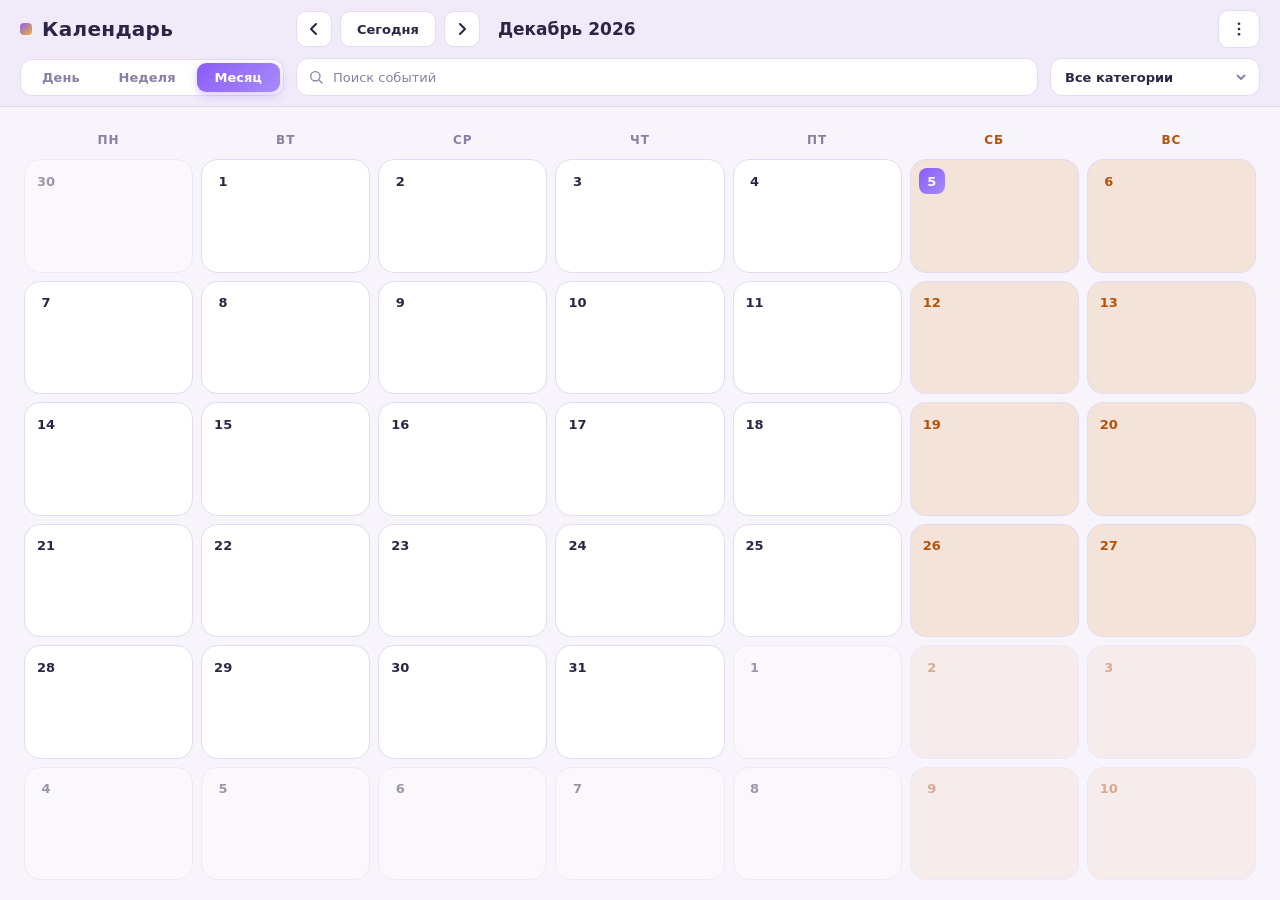
==== index.html @ 81d7171b "Add trip competition details form, harden against injection - "Выездной конкурс" category shows a "П" ====
<!DOCTYPE html>
<html lang="ru">
<head>
<meta charset="UTF-8">
<meta name="viewport" content="width=device-width, initial-scale=1.0, viewport-fit=cover">
<meta name="color-scheme" content="light dark">
<meta http-equiv="Content-Security-Policy" content="default-src 'none'; script-src 'self'; style-src 'self' 'unsafe-inline'; img-src 'self' data:; connect-src https://api.github.com https://gist.githubusercontent.com data:; base-uri 'none'; form-action 'none'">
<meta name="referrer" content="no-referrer">
<title>Календарь</title>
<link rel="icon" href="assets/favicon.svg" type="image/svg+xml">
<link rel="stylesheet" href="css/themes.css?v=8">
<link rel="stylesheet" href="css/base.css?v=8">
<link rel="stylesheet" href="css/calendar.css?v=8">
<link rel="stylesheet" href="css/modal.css?v=8">
<link rel="stylesheet" href="css/select.css?v=8">
<link rel="stylesheet" href="css/responsive.css?v=8">
</head>
<body>

<header class="app-header">
  <div class="app-title"><span class="dot"></span><span class="title-text">Календарь</span></div>

  <div class="nav-group">
    <button class="nav-btn" id="prevBtn" title="Назад" aria-label="Назад"><svg width="16" height="16" viewBox="0 0 16 16" fill="none"><path d="M10 3L5 8l5 5" stroke="currentColor" stroke-width="2" stroke-linecap="round" stroke-linejoin="round"/></svg></button>
    <button class="today-btn" id="todayBtn">Сегодня</button>
    <button class="nav-btn" id="nextBtn" title="Вперёд" aria-label="Вперёд"><svg width="16" height="16" viewBox="0 0 16 16" fill="none"><path d="M6 3l5 5-5 5" stroke="currentColor" stroke-width="2" stroke-linecap="round" stroke-linejoin="round"/></svg></button>
  </div>

  <div class="current-label" id="currentLabel" aria-live="polite"></div>

  <div class="view-switch" role="group" aria-label="Вид календаря">
    <button class="view-btn" data-view="day">День</button>
    <button class="view-btn" data-view="week">Неделя</button>
    <button class="view-btn active" data-view="month">Месяц</button>
  </div>

  <div class="search-box" id="searchBox">
    <svg class="search-ico" width="16" height="16" viewBox="0 0 24 24" fill="none" stroke="currentColor" stroke-width="2" stroke-linecap="round" stroke-linejoin="round"><circle cx="11" cy="11" r="7"/><path d="M21 21l-4.3-4.3"/></svg>
    <input type="text" id="searchInput" placeholder="Поиск событий" autocomplete="off" aria-label="Поиск по названию и месту">
    <button type="button" class="search-clear" id="searchClear" title="Очистить" aria-label="Очистить поиск" hidden>
      <svg width="12" height="12" viewBox="0 0 16 16" fill="none"><path d="M3 3l10 10M13 3L3 13" stroke="currentColor" stroke-width="2" stroke-linecap="round"/></svg>
    </button>
    <div class="search-results" id="searchResults" hidden></div>
  </div>

  <div class="filter-select select-wrapper" id="filterWrap">
    <select id="categoryFilter" aria-label="Фильтр по категории события"></select>
  </div>

  <div class="header-spacer"></div>

  <div class="header-menu">
  <button class="icon-btn menu-btn" id="menuBtn" title="Меню" aria-label="Меню" aria-haspopup="true" aria-expanded="false">
    <svg width="18" height="18" viewBox="0 0 24 24" fill="currentColor"><circle cx="12" cy="5" r="1.8"/><circle cx="12" cy="12" r="1.8"/><circle cx="12" cy="19" r="1.8"/></svg>
  </button>
  <div class="header-actions" id="headerActions">
    <button class="icon-btn" id="settingsBtn" title="Настройки" aria-label="Настройки">
      <svg width="18" height="18" viewBox="0 0 24 24" fill="none" stroke="currentColor" stroke-width="2" stroke-linecap="round" stroke-linejoin="round"><circle cx="12" cy="12" r="3"/><path d="M19.4 15a1.65 1.65 0 00.33 1.82l.06.06a2 2 0 11-2.83 2.83l-.06-.06a1.65 1.65 0 00-1.82-.33 1.65 1.65 0 00-1 1.51V21a2 2 0 01-4 0v-.09a1.65 1.65 0 00-1-1.51 1.65 1.65 0 00-1.82.33l-.06.06a2 2 0 11-2.83-2.83l.06-.06a1.65 1.65 0 00.33-1.82 1.65 1.65 0 00-1.51-1H3a2 2 0 010-4h.09a1.65 1.65 0 001.51-1 1.65 1.65 0 00-.33-1.82l-.06-.06a2 2 0 112.83-2.83l.06.06a1.65 1.65 0 001.82.33h0a1.65 1.65 0 001-1.51V3a2 2 0 014 0v.09a1.65 1.65 0 001 1.51h0a1.65 1.65 0 001.82-.33l.06-.06a2 2 0 112.83 2.83l-.06.06a1.65 1.65 0 00-.33 1.82v0a1.65 1.65 0 001.51 1H21a2 2 0 010 4h-.09a1.65 1.65 0 00-1.51 1z"/></svg>
      <span class="btn-text">Настройки</span>
    </button>
    <button class="icon-btn" id="gistSyncBtn" title="Синхронизировать с Gist" aria-label="Синхронизировать с Gist">
      <svg width="18" height="18" viewBox="0 0 24 24" fill="none" stroke="currentColor" stroke-width="2" stroke-linecap="round" stroke-linejoin="round"><path d="M21 12a9 9 0 01-15.5 6.2L3 16"/><path d="M3 12a9 9 0 0115.5-6.2L21 8"/><path d="M21 3v5h-5"/><path d="M3 21v-5h5"/></svg>
      <span class="btn-text">Синхр.</span>
    </button>
    <button class="icon-btn" id="gistBtn" title="Настроить GitHub Gist синхронизацию" aria-label="GitHub Gist">
      <svg width="18" height="18" viewBox="0 0 24 24" fill="none" stroke="currentColor" stroke-width="2" stroke-linecap="round" stroke-linejoin="round"><path d="M18 10h-1.26A8 8 0 109 20h9a5 5 0 000-10z"/></svg>
      <span class="btn-text">Gist</span>
    </button>
    <button class="icon-btn primary" id="exportBtn" title="Экспорт в JSON" aria-label="Экспорт в JSON">
      <svg width="18" height="18" viewBox="0 0 24 24" fill="none" stroke="currentColor" stroke-width="2" stroke-linecap="round" stroke-linejoin="round"><path d="M21 15v4a2 2 0 01-2 2H5a2 2 0 01-2-2v-4"/><path d="M7 10l5 5 5-5"/><path d="M12 15V3"/></svg>
      <span class="btn-text">Экспорт</span>
    </button>
  </div>
  </div>
</header>

<main class="main">
  <div class="view-container" id="viewContainer"></div>

  <!-- Панель событий выбранного дня -->
  <section class="day-panel" id="dayPanel" aria-label="События дня">
    <div class="day-panel-inner">
      <div class="day-panel-content">
        <div class="panel-header">
          <div class="panel-title">
            <span id="panelTitle"></span>
          </div>
          <button class="panel-add-btn" id="panelAddBtn">
            <svg width="14" height="14" viewBox="0 0 16 16" fill="none"><path d="M8 3v10M3 8h10" stroke="currentColor" stroke-width="2" stroke-linecap="round"/></svg>
            Событие
          </button>
          <button class="panel-close" id="panelCloseBtn" title="Закрыть" aria-label="Закрыть">
            <svg width="16" height="16" viewBox="0 0 16 16" fill="none"><path d="M3 3l10 10M13 3L3 13" stroke="currentColor" stroke-width="2" stroke-linecap="round"/></svg>
          </button>
        </div>
        <div class="events-list" id="eventsList"></div>
      </div>
    </div>
  </section>
</main>

<!-- Модальное окно события -->
<div class="modal-overlay" id="modalOverlay">
  <div class="modal" role="dialog" aria-modal="true" aria-labelledby="eventModalTitle">
    <h2 id="eventModalTitle">Новое событие</h2>
    <div class="field">
      <label for="evTitle">Название</label>
      <input type="text" id="evTitle" maxlength="200" placeholder="Что за событие?">
    </div>
    <div class="field-row">
      <div class="field">
        <label for="evDate">Дата</label>
        <input type="date" id="evDate">
      </div>
      <div class="field">
        <label for="evStart">Начало</label>
        <input type="time" id="evStart" value="10:00">
      </div>
      <div class="field">
        <label for="evEnd">Конец</label>
        <input type="time" id="evEnd" value="11:00">
      </div>
    </div>
    <div class="field">
      <label for="evRepeat">Повторение</label>
      <div class="select-wrapper">
        <select id="evRepeat">
          <option value="none">Не повторять</option>
          <option value="daily">Каждый день</option>
          <option value="weekly">Каждую неделю</option>
          <option value="monthly">Каждый месяц</option>
          <option value="yearly">Каждый год</option>
        </select>
      </div>
    </div>
    <div class="repeat-opts" id="repeatOpts" hidden>
      <div class="field-row">
        <div class="field">
          <label for="evInterval" id="intervalLabel">Интервал</label>
          <input type="number" id="evInterval" min="1" max="99" value="1" inputmode="numeric">
        </div>
        <div class="field">
          <label for="evUntil">Повторять до</label>
          <input type="date" id="evUntil">
        </div>
      </div>
      <div class="field" id="weekdaysField" hidden>
        <label>По дням недели</label>
        <div class="weekday-picker" id="weekdayPicker"></div>
      </div>
    </div>
    <div class="field">
      <label>Цвет события</label>
      <div class="cat-picker" id="catPicker"></div>
    </div>
    <div class="field">
      <label for="evCategory">Категория события</label>
      <div class="select-wrapper">
        <select id="evCategory"></select>
      </div>
      <div class="trip-row" id="tripRow" hidden>
        <button type="button" class="attach-btn" id="detailsBtn"></button>
      </div>
    </div>
    <div class="field">
      <label for="evLocation">Место</label>
      <input type="text" id="evLocation" maxlength="500" placeholder="Где проходит?">
    </div>
    <div class="field">
      <label for="evDesc">Описание</label>
      <textarea id="evDesc" rows="2" maxlength="2000" placeholder="Детали..."></textarea>
    </div>
    <div class="field">
      <label>Прикрепить файлы</label>
      <button type="button" class="attach-btn" id="attachFileBtn"></button>
      <div class="attach-file-list" id="attachFileList"></div>
      <input type="file" id="eventFileInput" multiple hidden>
    </div>
    <div class="modal-actions">
      <button class="btn-ghost" id="modalCancel">Отмена</button>
      <button class="btn-primary" id="modalSave">Сохранить</button>
    </div>
  </div>
</div>

<!-- Подробности выездного конкурса (поверх окна события) -->
<div class="modal-overlay" id="detailsModal">
  <div class="modal modal-details" role="dialog" aria-modal="true" aria-labelledby="detailsModalTitle">
    <h2 id="detailsModalTitle">Подробности конкурса</h2>
    <div class="details-body">
      <div class="details-grid" id="detailsFields"></div>
    </div>
    <div class="modal-actions">
      <button class="btn-ghost" id="detailsCancel">Отмена</button>
      <button class="btn-primary" id="detailsSave">Сохранить</button>
    </div>
  </div>
</div>

<!-- Модальное окно Gist -->
<div class="modal-overlay" id="gistModal">
  <div class="modal" role="dialog" aria-modal="true" aria-labelledby="gistModalTitle">
    <h2 id="gistModalTitle">GitHub Gist синхронизация</h2>
    <div class="field">
      <label for="gistId">Gist ID</label>
      <input type="text" id="gistId" placeholder="например, a1b2c3d4e5f6..." autocomplete="off">
    </div>
    <div class="field">
      <label for="gistToken">Personal Access Token</label>
      <input type="password" id="gistToken" placeholder="ghp_..." autocomplete="off">
    </div>
    <p class="field-hint">
      Токен хранится только в вашем браузере (localStorage). Создайте токен с правами <code>gist</code> на
      <a href="https://github.com/settings/tokens" target="_blank" rel="noopener noreferrer">github.com/settings/tokens</a>.
    </p>
    <div class="modal-actions">
      <button class="btn-ghost" id="gistCancel">Отмена</button>
      <button class="btn-primary" id="gistSave">Сохранить</button>
    </div>
  </div>
</div>

<!-- Модальное окно настроек -->
<div class="modal-overlay" id="settingsModal">
  <div class="modal" role="dialog" aria-modal="true" aria-labelledby="settingsModalTitle">
    <h2 id="settingsModalTitle">Настройки</h2>
    <div class="field">
      <label for="setTheme">Тема оформления</label>
      <div class="select-wrapper">
        <select id="setTheme">
          <option value="auto">Системная</option>
          <option value="light">Светлая</option>
          <option value="dark">Тёмная</option>
          <option value="sepia">Сепия</option>
          <option value="ocean">Океан</option>
          <option value="forest">Лесная</option>
        </select>
      </div>
    </div>
    <div class="field">
      <label for="setFirstDay">Первый день недели</label>
      <div class="select-wrapper">
        <select id="setFirstDay">
          <option value="1">Понедельник</option>
          <option value="0">Воскресенье</option>
          <option value="6">Суббота</option>
        </select>
      </div>
    </div>
    <div class="field">
      <label for="setWeekend">Выходные</label>
      <div class="select-wrapper">
        <select id="setWeekend">
          <option value="6,0">Суббота и воскресенье</option>
          <option value="0">Только воскресенье</option>
          <option value="1,6">Суббота и понедельник</option>
        </select>
      </div>
    </div>
    <div class="field">
      <label for="setTimeFormat">Формат времени</label>
      <div class="select-wrapper">
        <select id="setTimeFormat">
          <option value="24">24-часовой</option>
          <option value="12">12-часовой (AM/PM)</option>
        </select>
      </div>
    </div>
    <div class="field">
      <label for="setHourHeight">Масштаб сетки дня и недели</label>
      <div class="select-wrapper">
        <select id="setHourHeight">
          <option value="40">Компактный</option>
          <option value="56">Обычный</option>
          <option value="80">Крупный</option>
        </select>
      </div>
    </div>
    <div class="modal-actions">
      <button class="btn-ghost" id="settingsCancel">Отмена</button>
      <button class="btn-primary" id="settingsSave">Сохранить</button>
    </div>
  </div>
</div>

<!-- Выбор области действия для повторяющегося события -->
<div class="modal-overlay" id="scopeModal">
  <div class="modal modal-sm" role="dialog" aria-modal="true" aria-labelledby="scopeTitle">
    <h2 id="scopeTitle">Повторяющееся событие</h2>
    <p class="scope-text" id="scopeText"></p>
    <div class="scope-actions">
      <button class="btn-primary" data-scope="this">Только это событие</button>
      <button class="btn-primary alt" data-scope="all">Вся серия</button>
      <button class="btn-ghost" data-scope="cancel">Отмена</button>
    </div>
  </div>
</div>

<div class="toast" id="toast" role="status" aria-live="polite"></div>

<!-- Порядок важен: скрипты классические (без ES-модулей), чтобы работать по file:// -->
<script src="js/config.js?v=8"></script>
<script src="js/utils.js?v=8"></script>
<script src="js/recurrence.js?v=8"></script>
<script src="js/settings.js?v=8"></script>
<script src="js/attachments.js?v=8"></script>
<script src="js/storage.js?v=8"></script>
<script src="js/gist.js?v=8"></script>
<script src="js/events.js?v=8"></script>
<script src="js/render.js?v=8"></script>
<script src="js/drag.js?v=8"></script>
<script src="js/select.js?v=8"></script>
<script src="js/ui.js?v=8"></script>
<script src="js/main.js?v=8"></script>
</body>
</html>
---- css/themes.css ----
/* Дизайн-токены и темы оформления.
   Каждая тема обязана определять все переменные --bg … --c-peach. */

:root {
  color-scheme: light;

  --bg: #f7f4fb;
  --bg-soft: #f0eaf9;
  --surface: #ffffff;
  --surface-2: #f4effc;
  --border: #e4dbf2;
  --text: #2e2545;
  --text-muted: #8b7fa3;
  --overlay: rgba(46, 37, 69, 0.35);
  --weekend-accent: #b45309;  /* янтарь — второй цвет палитры */
  --weekend-strength: 16%;
  /* Выходные: фон — поверхность с заметной примесью акцента, подписи — сам акцент */
  --weekend-bg: color-mix(in srgb, var(--weekend-accent) var(--weekend-strength), var(--surface));

  --c-purple: #8b5cf6;
  --c-purple-soft: #a78bfa;
  --c-amber: #f0b429;
  --c-pink: #e879c9;
  --c-lavender: #c4b5fd;
  --c-peach: #fcd34d;

  /* Производные от акцентного цвета — подстраиваются под тему */
  --glow: color-mix(in srgb, var(--c-purple) 35%, transparent);
  --glow-soft: color-mix(in srgb, var(--c-purple) 18%, transparent);
  --line: color-mix(in srgb, var(--c-purple) 9%, transparent);

  --radius: 16px;
  --ease-spring: cubic-bezier(0.34, 1.4, 0.44, 1);
  --ease-smooth: cubic-bezier(0.4, 0, 0.2, 1);
}

/* Тёмная (явный выбор) */
:root[data-theme="dark"] {
  color-scheme: dark;
  --bg: #1e1830;
  --bg-soft: #241d3a;
  --surface: #2b2344;
  --surface-2: #332a52;
  --border: #3d3360;
  --text: #f0eaff;
  --text-muted: #a89ec8;
  --overlay: rgba(10, 6, 24, 0.6);
  --weekend-accent: #fbbf24;
  --weekend-strength: 14%;
}

/* Системная тема: тёмная, если так настроена ОС */
@media (prefers-color-scheme: dark) {
  :root:not([data-theme]) {
    color-scheme: dark;
    --bg: #1e1830;
    --bg-soft: #241d3a;
    --surface: #2b2344;
    --surface-2: #332a52;
    --border: #3d3360;
    --text: #f0eaff;
    --text-muted: #a89ec8;
    --overlay: rgba(10, 6, 24, 0.6);
    --weekend-accent: #fbbf24;
    --weekend-strength: 14%;
  }
}

/* Сепия */
:root[data-theme="sepia"] {
  --bg: #f5efe0;
  --bg-soft: #ede4d0;
  --surface: #faf5e8;
  --surface-2: #f0e8d4;
  --border: #ddd0b8;
  --text: #4a3f2f;
  --text-muted: #8a7a60;
  --overlay: rgba(74, 63, 47, 0.35);
  --weekend-accent: #a8741a;
  --weekend-strength: 17%;
  --c-purple: #a05c2c;
  --c-purple-soft: #c07a3a;
  --c-amber: #c49a3a;
  --c-pink: #c47a6a;
  --c-lavender: #d4c4a0;
  --c-peach: #e0c070;
}

/* Океан */
:root[data-theme="ocean"] {
  --bg: #e8f0f5;
  --bg-soft: #d8e5ee;
  --surface: #f0f6fa;
  --surface-2: #e0ecf4;
  --border: #c0d4e0;
  --text: #1e3a4a;
  --text-muted: #5a7a8a;
  --overlay: rgba(30, 58, 74, 0.35);
  --weekend-accent: #1f6f8f;
  --weekend-strength: 22%;
  --c-purple: #2a7a9a;
  --c-purple-soft: #4a9ab5;
  --c-amber: #3a9a8a;
  --c-pink: #5a8aaa;
  --c-lavender: #a0c4d4;
  --c-peach: #70b0a0;
}

/* Лесная */
:root[data-theme="forest"] {
  --bg: #e8f0e8;
  --bg-soft: #d8e5d8;
  --surface: #f0f6f0;
  --surface-2: #e0ece0;
  --border: #c0d4c0;
  --text: #1e3a1e;
  --text-muted: #5a7a5a;
  --overlay: rgba(30, 58, 30, 0.35);
  --weekend-accent: #2f7d3a;
  --weekend-strength: 22%;
  --c-purple: #3a7a3a;
  --c-purple-soft: #5a9a5a;
  --c-amber: #6a9a2a;
  --c-pink: #7a8a4a;
  --c-lavender: #a0c4a0;
  --c-peach: #80b060;
}
---- css/base.css ----
/* Сброс, каркас страницы, шапка, кнопки */

* { margin: 0; padding: 0; box-sizing: border-box; -webkit-tap-highlight-color: transparent; }

html, body { height: 100%; }

body {
  font-family: "Segoe UI", system-ui, -apple-system, sans-serif;
  background: var(--bg);
  color: var(--text);
  overflow: hidden;
  display: flex;
  flex-direction: column;
  height: 100dvh;
}

button, select, input, textarea { font-family: inherit; }
button:focus-visible, select:focus-visible, .month-cell:focus-visible,
.timed-event:focus-visible, .event-card:focus-visible {
  outline: 2px solid var(--c-purple);
  outline-offset: 2px;
}

/* ============ ШАПКА ============ */
.app-header {
  display: flex;
  align-items: center;
  flex-wrap: wrap;
  gap: 12px;
  padding: 12px 24px;
  background: var(--bg-soft);
  border-bottom: 1px solid var(--border);
}

.app-title {
  grid-area: title;
  font-size: 20px;
  font-weight: 700;
  letter-spacing: 0.3px;
  display: flex;
  align-items: center;
  gap: 10px;
}
.app-title .dot {
  width: 12px; height: 12px;
  border-radius: 4px;
  background: linear-gradient(135deg, var(--c-purple), var(--c-amber));
}

.nav-group { grid-area: nav; display: flex; align-items: center; gap: 8px; }

.nav-btn {
  display: inline-flex;
  align-items: center;
  justify-content: center;
  background: var(--surface);
  border: 1px solid var(--border);
  color: var(--text);
  width: 36px; height: 36px;
  border-radius: 10px;
  cursor: pointer;
  transition: all 0.2s var(--ease-smooth);
}
.nav-btn:hover { background: var(--surface-2); transform: translateY(-1px); }

.today-btn {
  background: var(--surface);
  border: 1px solid var(--border);
  color: var(--text);
  height: 36px;
  padding: 0 16px;
  border-radius: 10px;
  cursor: pointer;
  font-size: 13px;
  font-weight: 600;
  transition: all 0.2s var(--ease-smooth);
}
.today-btn:hover { background: var(--surface-2); }

.current-label {
  grid-area: label;
  font-size: 17px;
  font-weight: 600;
  min-width: 190px;
  text-align: center;
}

/* Переключатель вида */
.view-switch {
  grid-area: view;
  display: flex;
  background: var(--surface);
  border: 1px solid var(--border);
  border-radius: 12px;
  padding: 3px;
  gap: 3px;
}
.view-btn {
  border: none;
  background: transparent;
  color: var(--text-muted);
  padding: 7px 18px;
  border-radius: 9px;
  cursor: pointer;
  font-size: 13px;
  font-weight: 600;
  transition: all 0.25s var(--ease-smooth);
}
.view-btn:hover { color: var(--text); }
.view-btn.active {
  background: linear-gradient(135deg, var(--c-purple), var(--c-purple-soft));
  color: #fff;
  box-shadow: 0 3px 10px var(--glow);
}

/* Фильтр по категориям — выпадающий список */
.filter-select { grid-area: filter; min-width: 200px; }
.filter-select select {
  width: 100%;
  height: 38px;
  appearance: none;
  -webkit-appearance: none;
  background: var(--surface);
  border: 1px solid var(--border);
  border-radius: 12px;
  color: var(--text);
  padding: 0 34px 0 14px;
  font-size: 13px;
  font-weight: 600;
  cursor: pointer;
  text-overflow: ellipsis;
  transition: border-color 0.2s, box-shadow 0.2s;
}
.filter-select select:hover { border-color: var(--c-purple-soft); }
.filter-select.is-active select {
  border-color: var(--c-purple);
  box-shadow: 0 0 0 1px var(--c-purple);
}

.header-spacer { flex: 1; }

/* Поиск */
.search-box { grid-area: search; position: relative; flex: 0 1 250px; min-width: 170px; }
.search-box input {
  width: 100%;
  height: 38px;
  background: var(--surface);
  border: 1px solid var(--border);
  border-radius: 12px;
  color: var(--text);
  padding: 0 34px 0 36px;
  font-size: 13px;
  font-weight: 600;
  outline: none;
  transition: border-color 0.2s, box-shadow 0.2s;
}
.search-box input::placeholder { color: var(--text-muted); font-weight: 500; }
.search-box input:hover { border-color: var(--c-purple-soft); }
.search-box input:focus { border-color: var(--c-purple); box-shadow: 0 0 0 3px var(--glow-soft); }
.search-box.is-active input { border-color: var(--c-purple); box-shadow: 0 0 0 1px var(--c-purple); }
.search-ico { position: absolute; left: 12px; top: 50%; transform: translateY(-50%); color: var(--text-muted); pointer-events: none; }
.search-clear {
  position: absolute; right: 6px; top: 50%; transform: translateY(-50%);
  width: 26px; height: 26px;
  display: flex; align-items: center; justify-content: center;
  border: none; background: transparent; color: var(--text-muted);
  border-radius: 8px; cursor: pointer;
}
.search-clear:hover { background: var(--surface-2); color: var(--text); }
.search-clear[hidden] { display: none; }

.search-results {
  position: absolute;
  left: 0; top: calc(100% + 8px);
  width: max(100%, 320px);
  max-width: calc(100vw - 24px);
  max-height: min(60vh, 420px);
  overflow-y: auto;
  background: var(--surface);
  border: 1px solid var(--border);
  border-radius: 14px;
  box-shadow: 0 16px 40px var(--glow);
  padding: 6px;
  z-index: 70;
}
.search-results[hidden] { display: none; }
.search-item {
  display: flex; align-items: center; gap: 10px;
  width: 100%; text-align: left;
  border: none; background: transparent; color: var(--text);
  padding: 9px 10px; border-radius: 10px;
  cursor: pointer; font-size: 13px;
}
.search-item:hover, .search-item:focus-visible { background: var(--surface-2); }
.si-dot { width: 10px; height: 10px; border-radius: 50%; flex-shrink: 0; }
.si-main { flex: 1; min-width: 0; display: flex; flex-direction: column; }
.si-title { font-weight: 600; overflow: hidden; text-overflow: ellipsis; white-space: nowrap; }
.si-place { font-size: 11px; color: var(--text-muted); overflow: hidden; text-overflow: ellipsis; white-space: nowrap; }
.si-date { font-size: 11px; color: var(--text-muted); white-space: nowrap; display: inline-flex; align-items: center; gap: 4px; }
.search-empty { padding: 14px; text-align: center; color: var(--text-muted); font-size: 13px; }

/* Кнопки действий: на широких экранах — иконки в ряд, на узких — выпадающее меню (см. responsive.css) */
.header-menu { grid-area: menu; position: relative; display: flex; align-items: center; margin-left: auto; }
.icon-btn.menu-btn { position: relative; }
.menu-btn.gist-on::after,
.menu-btn.gist-bad::after {
  content: "";
  position: absolute; top: 5px; right: 5px;
  width: 8px; height: 8px;
  border-radius: 50%;
  background: #22c55e;
  border: 2px solid var(--surface);
  box-sizing: content-box;
}
.menu-btn.gist-bad::after { background: #ef4444; }
/* Действия (настройки, синхронизация, Gist, экспорт) — всегда в выпадающем меню «⋮» */
.header-actions {
  display: none;
  position: absolute;
  right: 0; top: calc(100% + 8px);
  z-index: 80;
  flex-direction: column;
  align-items: stretch;
  gap: 2px;
  min-width: 230px;
  padding: 6px;
  background: var(--surface);
  border: 1px solid var(--border);
  border-radius: 14px;
  box-shadow: 0 16px 40px var(--glow);
}
.header-actions.open { display: flex; }
.header-actions .icon-btn {
  width: 100%;
  height: 42px;
  justify-content: flex-start;
  padding: 0 12px;
  border: none;
  background: transparent;
  box-shadow: none;
  color: var(--text);
}
.header-actions .icon-btn:hover { background: var(--surface-2); transform: none; box-shadow: none; }
.header-actions .icon-btn.primary { background: transparent; border: none; color: var(--text); box-shadow: none; }
.header-actions .icon-btn.primary:hover { background: var(--surface-2); }
.header-actions .icon-btn.primary svg { color: var(--c-purple); }
.header-actions .icon-btn.connected { background: color-mix(in srgb, #22c55e 18%, transparent); color: inherit; }
.header-actions .icon-btn.connected svg { color: #16a34a; }

.icon-btn {
  display: inline-flex;
  align-items: center;
  justify-content: center;
  gap: 8px;
  height: 38px;
  min-width: 38px;
  padding: 0 11px;
  background: var(--surface);
  border: 1px solid var(--border);
  color: var(--text);
  border-radius: 10px;
  cursor: pointer;
  font-size: 13px;
  font-weight: 600;
  white-space: nowrap;
  transition: all 0.2s var(--ease-smooth);
}
.icon-btn:hover { background: var(--surface-2); border-color: var(--c-purple-soft); }
.icon-btn.connected {
  background: linear-gradient(135deg, #22c55e, #16a34a);
  color: #fff;
  border-color: transparent;
}
.icon-btn.primary {
  background: linear-gradient(135deg, var(--c-purple), var(--c-amber));
  border: none;
  color: #fff;
  box-shadow: 0 4px 14px var(--glow);
}
.icon-btn.primary:hover { transform: translateY(-1px); box-shadow: 0 6px 20px var(--glow); }
.icon-btn svg { flex-shrink: 0; }

/* Стрелка у select (select — замещаемый элемент, стрелка рисуется на обёртке) */
.select-wrapper { position: relative; }
.select-wrapper::after {
  content: "";
  position: absolute;
  right: 13px;
  top: 50%;
  transform: translateY(-50%);
  width: 11px;
  height: 7px;
  background: var(--text-muted);
  clip-path: polygon(0 0, 100% 0, 50% 100%);
  pointer-events: none;
}

/* ============ ОСНОВНАЯ ОБЛАСТЬ ============ */
.main {
  flex: 1;
  min-height: 0;
  display: flex;
  flex-direction: column;
  overflow: hidden;
  position: relative;
}

.view-container {
  flex: 1;
  min-height: 0;
  overflow: auto;
  padding: 20px 24px;
}

/* Скроллбар */
::-webkit-scrollbar { width: 10px; height: 10px; }
::-webkit-scrollbar-track { background: transparent; }
::-webkit-scrollbar-thumb { background: var(--c-lavender); border-radius: 6px; }
::-webkit-scrollbar-thumb:hover { background: var(--c-purple-soft); }

/* Уменьшенная анимация */
@media (prefers-reduced-motion: reduce) {
  *, *::before, *::after {
    animation-duration: 0.01ms !important;
    transition-duration: 0.01ms !important;
  }
}
---- css/calendar.css ----
/* Виды календаря: месяц, неделя/день, панель событий дня */

/* ============ МЕСЯЦ ============ */
.month-grid {
  display: grid;
  grid-template-columns: repeat(7, minmax(0, 1fr));
  grid-template-rows: auto repeat(6, minmax(76px, 1fr));
  gap: 8px;
  height: 100%;
}

.weekday-header {
  text-align: center;
  font-size: 12px;
  font-weight: 700;
  text-transform: uppercase;
  letter-spacing: 1px;
  color: var(--text-muted);
  padding: 6px 0 4px;
}

.month-cell {
  background: var(--surface);
  border: 1px solid var(--border);
  border-radius: var(--radius);
  padding: 8px;
  min-width: 0;
  min-height: 0;
  cursor: pointer;
  display: flex;
  flex-direction: column;
  gap: 4px;
  transition: transform 0.25s var(--ease-spring), border-color 0.2s, background 0.2s, box-shadow 0.2s;
  overflow: hidden;
  position: relative;
}
.month-cell:hover {
  transform: translateY(-2px);
  border-color: var(--c-purple-soft);
  background: var(--surface-2);
  z-index: 2;
  box-shadow: 0 10px 24px var(--glow-soft);
}
.month-cell.weekend { background: var(--weekend-bg); }
.month-cell.weekend:hover { background: color-mix(in srgb, var(--weekend-accent) 22%, var(--surface)); }
.month-cell.weekend .day-num { color: var(--weekend-accent); }
.month-cell.weekend.today .day-num { color: #fff; }
.weekday-header.weekend { color: var(--weekend-accent); }
.month-cell.other-month { opacity: 0.45; }
.month-cell.other-month:hover { opacity: 0.8; }
.month-cell.selected {
  border-color: var(--c-purple);
  box-shadow: 0 0 0 1px var(--c-purple), 0 8px 24px var(--glow-soft);
}
.month-cell.today .day-num {
  background: linear-gradient(135deg, var(--c-purple), var(--c-purple-soft));
  color: #fff;
}

.day-num {
  font-size: 13px;
  font-weight: 700;
  width: 26px; height: 26px;
  flex-shrink: 0;
  display: flex;
  align-items: center;
  justify-content: center;
  border-radius: 8px;
}

.month-events {
  display: flex;
  flex-direction: column;
  gap: 3px;
  min-width: 0;
  overflow: hidden;
}
.month-event {
  font-size: 11px;
  font-weight: 600;
  line-height: 1.3;
  padding: 2px 7px;
  border-radius: 6px;
  white-space: nowrap;
  overflow: hidden;
  text-overflow: ellipsis;
  max-width: 100%;
  transition: filter 0.15s;
}
.month-event:hover { filter: brightness(0.92); }
.month-event.more {
  background: transparent !important;
  color: var(--text-muted);
  font-weight: 500;
  padding-left: 2px;
}

/* ============ НЕДЕЛЯ / ДЕНЬ ============ */
/* Единый скролл-контейнер: заголовок приклеен сверху, колонка часов — слева.
   Ширина заголовка и столбцов совпадает, потому что у них общий min-width. */
.time-grid-wrapper {
  --gutter: 56px;
  --col-min: 0px;
  --hour-height: 56px;
  height: 100%;
  overflow: auto;
  scrollbar-gutter: stable;
  position: relative;
}
.time-grid-wrapper.is-week { --col-min: 96px; }

.time-grid-header,
.time-grid-body {
  display: grid;
  grid-template-columns: var(--gutter) repeat(var(--cols, 7), minmax(var(--col-min), 1fr));
  gap: 6px;
  min-width: calc(var(--gutter) + var(--cols, 7) * (var(--col-min) + 6px));
}

.time-grid-header {
  padding-bottom: 8px;
  position: sticky;
  top: 0;
  z-index: 4;
  background: var(--bg);
}
.time-grid-header .corner,
.hour-labels {
  position: sticky;
  left: 0;
  background: var(--bg);
}
.time-grid-header .corner { z-index: 5; }
.hour-labels { z-index: 3; }

.day-col-header {
  text-align: center;
  padding: 8px 4px;
  border-radius: 12px;
  background: var(--surface);
  border: 1px solid var(--border);
  transition: background 0.2s, border-color 0.2s;
  cursor: pointer;
  min-width: 0;
}
.day-col-header:hover { background: var(--surface-2); }
.day-col-header.selected {
  border-color: var(--c-purple);
  box-shadow: 0 0 0 1px var(--c-purple);
}
.day-col-header.today .dow-num {
  background: linear-gradient(135deg, var(--c-purple), var(--c-purple-soft));
  color: #fff;
}
.day-col-header.weekend { background: var(--weekend-bg); border-color: color-mix(in srgb, var(--weekend-accent) 35%, var(--border)); }
.day-col-header.weekend .dow-name, .day-col-header.weekend .dow-num { color: var(--weekend-accent); }
.day-col-header.weekend.today .dow-num { color: #fff; }
.dow-name { font-size: 11px; text-transform: uppercase; letter-spacing: 1px; color: var(--text-muted); font-weight: 700; }
.dow-num {
  font-size: 18px; font-weight: 700;
  width: 32px; height: 32px;
  margin: 4px auto 0;
  display: flex; align-items: center; justify-content: center;
  border-radius: 10px;
}

.hour-labels { display: flex; flex-direction: column; }
.hour-label {
  height: var(--hour-height);
  font-size: 11px;
  font-weight: 600;
  color: var(--text-muted);
  text-align: right;
  padding-right: 10px;
  white-space: nowrap;
}
.hour-label span { position: relative; top: -7px; }
.hour-label:first-child span { top: 0; }

.day-column {
  position: relative;
  background: var(--surface);
  border: 1px solid var(--border);
  border-radius: 12px;
  cursor: pointer;
  transition: background 0.2s;
  min-width: 0;
}
.day-column:hover { background: var(--surface-2); }
.day-column.weekend { background: var(--weekend-bg); }
.day-column.weekend:hover { background: color-mix(in srgb, var(--weekend-accent) 22%, var(--surface)); }
.day-column.today { border-color: var(--c-purple-soft); }

.hour-line {
  height: var(--hour-height);
  border-bottom: 1px solid var(--line);
}
.hour-line:last-of-type { border-bottom: none; }

.now-line {
  position: absolute;
  left: 0; right: 0;
  height: 2px;
  background: var(--c-pink);
  z-index: 3;
  pointer-events: none;
}
.now-line::before {
  content: "";
  position: absolute;
  left: -4px; top: -3px;
  width: 8px; height: 8px;
  border-radius: 50%;
  background: var(--c-pink);
}

.timed-event {
  position: absolute;
  border-radius: 8px;
  padding: 4px 8px;
  font-size: 11px;
  font-weight: 600;
  line-height: 1.3;
  overflow: hidden;
  cursor: pointer;
  transition: filter 0.15s, transform 0.15s;
  z-index: 2;
  box-shadow: 0 1px 3px rgba(0, 0, 0, 0.12);
}
.timed-event:hover { filter: brightness(0.92); transform: scale(1.01); z-index: 3; }
.timed-event .te-time { font-size: 10px; opacity: 0.8; font-weight: 500; }
.timed-event .te-title { overflow-wrap: anywhere; }
.timed-event.compact {
  display: flex;
  align-items: baseline;
  gap: 6px;
  white-space: nowrap;
  padding-top: 2px;
  padding-bottom: 2px;
}
.timed-event.compact .te-title { overflow: hidden; text-overflow: ellipsis; }

/* ============ ПАНЕЛЬ СОБЫТИЙ ДНЯ ============ */
.day-panel {
  display: grid;
  grid-template-rows: 0fr;
  transition: grid-template-rows 0.45s var(--ease-spring);
  flex-shrink: 0;
}
.day-panel.open { grid-template-rows: 1fr; }
.day-panel-inner { overflow: hidden; min-height: 0; }

.day-panel-content {
  background: var(--bg-soft);
  border-top: 1px solid var(--border);
  padding: 16px 24px 20px;
  max-height: 42dvh;
  overflow-y: auto;
  opacity: 0;
  transform: translateY(12px);
  transition: opacity 0.35s var(--ease-smooth) 0.08s, transform 0.35s var(--ease-smooth) 0.08s;
}
.day-panel.open .day-panel-content { opacity: 1; transform: translateY(0); }

.panel-header {
  display: flex;
  align-items: center;
  gap: 12px;
  margin-bottom: 12px;
}
.panel-title { font-size: 18px; font-weight: 700; min-width: 0; }
.panel-add-btn {
  display: inline-flex;
  align-items: center;
  gap: 6px;
  background: var(--surface);
  border: 1px solid var(--border);
  color: var(--text);
  padding: 8px 14px;
  border-radius: 10px;
  cursor: pointer;
  font-size: 13px;
  font-weight: 600;
  white-space: nowrap;
  transition: all 0.2s;
}
.panel-add-btn:hover { background: var(--surface-2); border-color: var(--c-purple-soft); }
.panel-close {
  margin-left: auto;
  display: inline-flex;
  align-items: center;
  justify-content: center;
  background: transparent;
  border: none;
  color: var(--text-muted);
  cursor: pointer;
  width: 34px; height: 34px;
  border-radius: 8px;
  transition: all 0.2s;
}
.panel-close:hover { background: var(--surface-2); color: var(--text); }

.events-list { display: flex; flex-direction: column; gap: 8px; }

.event-card {
  display: flex;
  align-items: center;
  gap: 14px;
  background: var(--surface);
  border: 1px solid var(--border);
  border-left: 4px solid var(--cat-color, var(--c-purple));
  border-radius: 12px;
  padding: 12px 16px;
  cursor: pointer;
  animation: eventIn 0.35s var(--ease-spring) backwards;
  transition: transform 0.2s var(--ease-spring), background 0.2s;
}
.event-card:hover { transform: translateX(4px); background: var(--surface-2); }
@keyframes eventIn {
  from { opacity: 0; transform: translateY(10px) scale(0.97); }
  to   { opacity: 1; transform: translateY(0) scale(1); }
}

.event-time {
  font-size: 12px;
  font-weight: 700;
  color: var(--text-muted);
  min-width: 96px;
  font-variant-numeric: tabular-nums;
}
.event-info { flex: 1; min-width: 0; }
.event-title { font-size: 14px; font-weight: 600; overflow-wrap: anywhere; }
.event-meta { font-size: 12px; color: var(--text-muted); margin-top: 2px; overflow-wrap: anywhere; }
.event-meta.event-cat { color: var(--c-purple); font-weight: 600; }
.event-file { display: inline-flex; align-items: center; gap: 4px; margin-right: 10px; }

.event-del {
  display: inline-flex;
  align-items: center;
  justify-content: center;
  background: transparent;
  border: none;
  color: var(--text-muted);
  cursor: pointer;
  width: 32px; height: 32px;
  flex-shrink: 0;
  border-radius: 8px;
  opacity: 0;
  transition: all 0.2s;
}
.event-card:hover .event-del, .event-del:focus-visible { opacity: 1; }
.event-del:hover { background: color-mix(in srgb, var(--c-pink) 18%, transparent); color: var(--c-pink); }

.empty-note {
  color: var(--text-muted);
  font-size: 13px;
  text-align: center;
  padding: 14px 0 4px;
}

/* ============ ПОВТОР, ПЕРЕТАСКИВАНИЕ ============ */
.rep-ico { flex-shrink: 0; vertical-align: -1px; margin-right: 3px; opacity: 0.85; }
.event-repeat { display: inline-flex; align-items: center; gap: 2px; margin-left: 8px; color: var(--text-muted); font-weight: 500; }
.month-event .rep-ico { margin-right: 3px; }

.event-file {
  background: transparent;
  border: none;
  color: inherit;
  font: inherit;
  cursor: pointer;
  padding: 0;
  text-decoration: underline dotted;
  text-underline-offset: 3px;
}
.event-file:hover { color: var(--c-purple); }

.timed-event { cursor: grab; }
.te-resize {
  position: absolute;
  left: 0; right: 0; bottom: 0;
  height: 7px;
  cursor: ns-resize;
}
.te-resize::after {
  content: "";
  position: absolute;
  left: 50%; bottom: 2px;
  width: 18px; height: 2px;
  margin-left: -9px;
  border-radius: 2px;
  background: currentColor;
  opacity: 0;
  transition: opacity 0.15s;
}
.timed-event:hover .te-resize::after { opacity: 0.5; }

.drag-ghost {
  position: absolute;
  left: 2%; width: 96%;
  padding: 4px 8px;
  border-radius: 8px;
  font-size: 11px;
  font-weight: 600;
  background: var(--glow);
  border: 2px dashed var(--c-purple);
  color: var(--text);
  z-index: 6;
  pointer-events: none;
  overflow: hidden;
}
.drag-source { opacity: 0.35; }
.drag-chip {
  position: fixed;
  z-index: 300;
  max-width: 220px;
  padding: 4px 10px;
  border-radius: 8px;
  font-size: 12px;
  font-weight: 600;
  background: var(--c-purple);
  color: #fff;
  box-shadow: 0 8px 20px var(--glow);
  pointer-events: none;
  white-space: nowrap;
  overflow: hidden;
  text-overflow: ellipsis;
}
.month-cell.drop-target {
  border-color: var(--c-purple);
  background: var(--glow-soft);
  box-shadow: 0 0 0 2px var(--c-purple);
}
body.dragging, body.dragging * { user-select: none; -webkit-user-select: none; cursor: grabbing !important; }
---- css/modal.css ----
/* Модальные окна, формы, тост */

.modal-overlay {
  position: fixed;
  inset: 0;
  background: var(--overlay);
  -webkit-backdrop-filter: blur(4px);
  backdrop-filter: blur(4px);
  display: flex;
  align-items: center;
  justify-content: center;
  z-index: 100;
  opacity: 0;
  pointer-events: none;
  transition: opacity 0.25s;
}
.modal-overlay.open { opacity: 1; pointer-events: auto; }

.modal {
  background: var(--surface);
  border: 1px solid var(--border);
  border-radius: 20px;
  padding: 28px;
  width: 480px;
  max-width: 94vw;
  max-height: 92vh;
  max-height: 92dvh;
  overflow-y: auto;
  transform: scale(0.92) translateY(16px);
  transition: transform 0.3s var(--ease-spring);
  box-shadow: 0 24px 64px var(--glow);
}
.modal-overlay.open .modal { transform: scale(1) translateY(0); }

.modal h2 { font-size: 18px; margin-bottom: 18px; }

.field { margin-bottom: 14px; }
.field label {
  display: block;
  font-size: 12px;
  font-weight: 600;
  color: var(--text-muted);
  text-transform: uppercase;
  letter-spacing: 0.6px;
  margin-bottom: 6px;
}
.field input, .field textarea, .field select {
  width: 100%;
  background: var(--bg);
  border: 1px solid var(--border);
  border-radius: 10px;
  color: var(--text);
  padding: 10px 12px;
  font-size: 14px;
  outline: none;
  transition: border-color 0.2s, box-shadow 0.2s;
}
.field select {
  appearance: none;
  -webkit-appearance: none;
  padding-right: 36px;
  cursor: pointer;
}
.field textarea { resize: vertical; min-height: 60px; }
.field input:focus, .field textarea:focus, .field select:focus {
  border-color: var(--c-purple);
  box-shadow: 0 0 0 3px var(--glow-soft);
}
.field-row { display: flex; gap: 10px; }
.field-row .field { flex: 1; min-width: 0; }
.field-hint { font-size: 12px; color: var(--text-muted); margin-top: -6px; margin-bottom: 14px; }
.field-hint a { color: var(--c-purple); }

.cat-picker { display: flex; gap: 8px; flex-wrap: wrap; }
.cat-option {
  width: 38px; height: 38px;
  border-radius: 12px;
  border: 2px solid transparent;
  cursor: pointer;
  transition: all 0.2s var(--ease-spring);
}
.cat-option:hover { transform: scale(1.12); }
.cat-option.active {
  border-color: var(--text);
  transform: scale(1.12);
  box-shadow: 0 4px 14px var(--glow);
}

.modal-actions { display: flex; gap: 10px; margin-top: 20px; }
.btn-primary {
  flex: 1;
  background: linear-gradient(135deg, var(--c-purple), var(--c-pink));
  border: none;
  color: #fff;
  padding: 12px;
  border-radius: 12px;
  font-size: 14px;
  font-weight: 700;
  cursor: pointer;
  transition: all 0.2s;
}
.btn-primary:hover { filter: brightness(1.08); transform: translateY(-1px); }
.btn-ghost {
  background: var(--surface-2);
  border: 1px solid var(--border);
  color: var(--text);
  padding: 12px 18px;
  border-radius: 12px;
  font-size: 14px;
  font-weight: 600;
  cursor: pointer;
  transition: all 0.2s;
}
.btn-ghost:hover { background: var(--border); }

.attach-btn {
  display: flex;
  align-items: center;
  justify-content: center;
  gap: 8px;
  width: 100%;
  background: var(--surface-2);
  border: 1px dashed var(--border);
  color: var(--text);
  padding: 10px 16px;
  border-radius: 10px;
  font-size: 13px;
  font-weight: 600;
  cursor: pointer;
  transition: all 0.2s;
}
.attach-btn:hover { border-color: var(--c-purple-soft); background: var(--surface); }
.attach-btn.has-file {
  border-style: solid;
  border-color: var(--c-purple);
  background: var(--glow-soft);
}

.attach-file-list { margin-top: 8px; display: flex; flex-direction: column; gap: 4px; }
.attach-file-item {
  display: flex;
  align-items: center;
  gap: 8px;
  background: var(--bg);
  border: 1px solid var(--border);
  border-radius: 8px;
  padding: 6px 10px;
  font-size: 12px;
}
.attach-file-item .file-name { flex: 1; overflow: hidden; text-overflow: ellipsis; white-space: nowrap; }
.attach-file-item .file-remove {
  display: flex;
  align-items: center;
  justify-content: center;
  background: transparent;
  border: none;
  color: var(--text-muted);
  cursor: pointer;
  width: 24px; height: 24px;
  border-radius: 6px;
  transition: all 0.2s;
}
.attach-file-item .file-remove:hover { background: color-mix(in srgb, var(--c-pink) 18%, transparent); color: var(--c-pink); }

/* ============ ПОДРОБНОСТИ ВЫЕЗДНОГО КОНКУРСА ============ */
.trip-row { margin-top: 8px; }
.trip-row[hidden] { display: none; }

/* Шапка и кнопки закреплены, прокручивается только список полей */
.modal.modal-details {
  width: 640px;
  display: flex;
  flex-direction: column;
  overflow: hidden;
  padding-bottom: 20px;
}
.details-body {
  flex: 1;
  min-height: 0;
  overflow-y: auto;
  margin: 0 -8px;
  padding: 0 8px;
}
.details-grid { display: grid; grid-template-columns: 1fr 1fr; gap: 0 12px; }
.details-grid .field.wide { grid-column: 1 / -1; }
.modal-details .modal-actions { margin-top: 14px; }

/* ============ ТОСТ ============ */
.toast {
  position: fixed;
  bottom: 24px;
  left: 50%;
  transform: translateX(-50%) translateY(80px);
  max-width: 90vw;
  background: linear-gradient(135deg, var(--c-purple), var(--c-purple-soft));
  color: #fff;
  padding: 12px 22px;
  border-radius: 12px;
  font-size: 13px;
  font-weight: 600;
  z-index: 200;
  opacity: 0;
  pointer-events: none;
  transition: all 0.35s var(--ease-spring);
  box-shadow: 0 12px 32px var(--glow);
}
.toast.show { opacity: 1; transform: translateX(-50%) translateY(0); }

/* ============ ПОВТОРЕНИЕ ============ */
.repeat-opts[hidden], .field[hidden] { display: none; }
.field input[type="number"] { padding-right: 12px; }
.weekday-picker { display: flex; gap: 6px; flex-wrap: wrap; }
.wd-chip {
  min-width: 40px; height: 36px;
  padding: 0 8px;
  border-radius: 10px;
  border: 1px solid var(--border);
  background: var(--bg);
  color: var(--text-muted);
  font-size: 13px;
  font-weight: 600;
  cursor: pointer;
  transition: all 0.15s;
}
.wd-chip:hover { border-color: var(--c-purple-soft); color: var(--text); }
.wd-chip.active {
  background: linear-gradient(135deg, var(--c-purple), var(--c-purple-soft));
  border-color: transparent;
  color: #fff;
}

/* ============ ДИАЛОГ «ЭТО / СЕРИЯ» ============ */
.modal-sm { width: 380px; }
.scope-text { font-size: 14px; color: var(--text-muted); margin-bottom: 16px; }
.scope-actions { display: flex; flex-direction: column; gap: 8px; }
.scope-actions .btn-primary { flex: none; }
.btn-primary.alt { background: linear-gradient(135deg, var(--c-amber), var(--c-pink)); }
---- css/select.css ----
/* Кастомные выпадающие списки (js/select.js) */

.select-wrapper.cs-enhanced::after { display: none; }

/* Нативный select скрыт визуально, но остаётся в DOM для value/change */
.cs-native {
  position: absolute !important;
  width: 1px; height: 1px;
  opacity: 0;
  pointer-events: none;
  overflow: hidden;
  clip: rect(0 0 0 0);
}

.cs-btn {
  display: flex;
  align-items: center;
  justify-content: space-between;
  gap: 10px;
  width: 100%;
  text-align: left;
  color: var(--text);
  font-size: 14px;
  cursor: pointer;
  transition: border-color 0.2s, box-shadow 0.2s, background 0.2s;
}
.field .cs-btn {
  min-height: 42px;
  padding: 10px 12px;
  background: var(--bg);
  border: 1px solid var(--border);
  border-radius: 10px;
}
.filter-select .cs-btn {
  height: 38px;
  padding: 0 12px 0 14px;
  background: var(--surface);
  border: 1px solid var(--border);
  border-radius: 12px;
  font-size: 13px;
  font-weight: 600;
}
.cs-btn:hover { border-color: var(--c-purple-soft); }
.cs-btn.open,
.cs-btn:focus-visible {
  outline: none;
  border-color: var(--c-purple);
  box-shadow: 0 0 0 3px var(--glow-soft);
}
.filter-select.is-active .cs-btn { border-color: var(--c-purple); box-shadow: 0 0 0 1px var(--c-purple); }
.filter-select.is-active .cs-btn.open { box-shadow: 0 0 0 3px var(--glow-soft); }

.cs-label { overflow: hidden; text-overflow: ellipsis; white-space: nowrap; }
.cs-chev { flex-shrink: 0; color: var(--text-muted); transition: transform 0.2s var(--ease-smooth), color 0.2s; }
.cs-btn.open .cs-chev { transform: rotate(180deg); color: var(--c-purple); }

/* Список (вынесен в <body>, позиция задаётся из JS) */
.cs-list {
  position: fixed;
  z-index: 400;
  overflow-y: auto;
  padding: 6px;
  background: var(--surface);
  border: 1px solid var(--border);
  border-radius: 14px;
  box-shadow: 0 18px 44px var(--glow), 0 2px 8px rgba(0, 0, 0, 0.12);
  animation: csIn 0.14s var(--ease-smooth);
  transform-origin: top center;
}
.cs-list.up { transform-origin: bottom center; }
@keyframes csIn {
  from { opacity: 0; transform: translateY(-4px) scale(0.98); }
  to   { opacity: 1; transform: translateY(0) scale(1); }
}

.cs-opt {
  display: flex;
  align-items: center;
  justify-content: space-between;
  gap: 12px;
  padding: 9px 12px;
  border-radius: 9px;
  color: var(--text);
  font-size: 14px;
  cursor: pointer;
}
.cs-opt-text { overflow: hidden; text-overflow: ellipsis; }
.cs-opt .cs-check { flex-shrink: 0; color: var(--c-purple); opacity: 0; }
.cs-opt.selected { color: var(--c-purple); font-weight: 600; }
.cs-opt.selected .cs-check { opacity: 1; }
.cs-opt.active { background: var(--surface-2); }

@media (pointer: coarse) {
  .cs-opt { min-height: 44px; }
  .filter-select .cs-btn { height: 44px; }
}
---- css/responsive.css ----
/* Адаптивность. Подключается последним: переопределяет базовые стили.
   Ширины: ≥1360 шапка в один ряд · <1360 два ряда · ≤1024 планшет · ≤900 телефон/планшет-портрет · ≤600 телефон · ≤380 узкий */

/* Меню действий «⋮» есть на всех ширинах (стили — base.css); здесь только раскладка шапки */
@media (max-width: 1359px) {
  /* Два ряда: заголовок · навигация · период · меню / вид · поиск · фильтр */
  .app-header {
    display: grid;
    grid-template-columns: auto auto minmax(0, 1fr) auto;
    grid-template-areas:
      "title nav    label  menu"
      "view  search search filter";
    gap: 10px 12px;
    padding: 10px 20px;
  }
  .header-spacer { display: none; }
  .current-label { text-align: left; min-width: 0; padding-left: 6px; }
  .search-box { min-width: 0; }
  .filter-select { min-width: 210px; }
}

/* Планшеты */
@media (max-width: 1024px) {
  .app-header { padding: 10px 16px; }
  .current-label { font-size: 15px; }
  .view-container { padding: 14px 16px; }
  .day-panel-content { padding: 14px 16px 18px; }
  .month-grid { gap: 6px; }
  .month-event { font-size: 10px; }
}

/* Телефоны и планшеты в портрете: четыре строки */
@media (max-width: 900px) {
  .app-header {
    grid-template-columns: minmax(0, 1fr) minmax(0, 1fr);
    grid-template-areas:
      "title  menu"
      "nav    label"
      "view   view"
      "search filter";
    gap: 10px 8px;
    padding: 10px 12px;
  }
  .view-switch .view-btn { flex: 1; }
  .filter-select { min-width: 0; }
  .search-results { width: calc(100vw - 24px); max-width: none; }
}

/* Телефоны */
@media (max-width: 600px) {
  .app-title { font-size: 17px; }
  .view-container { padding: 10px; }

  /* Месяц: события — цветные точки, подробности в панели дня */
  .month-grid { gap: 4px; grid-template-rows: auto repeat(6, minmax(56px, 1fr)); }
  .weekday-header { font-size: 10px; letter-spacing: 0.3px; padding: 4px 0 2px; }
  .month-cell { padding: 4px; border-radius: 10px; gap: 2px; }
  .month-cell:hover { transform: none; }
  .day-num { width: 22px; height: 22px; font-size: 11px; border-radius: 6px; }
  .month-events { flex-direction: row; flex-wrap: wrap; align-content: flex-start; gap: 3px; }
  .month-event {
    flex: none;
    width: 8px; height: 8px;
    padding: 0;
    border-radius: 50%;
    font-size: 0;
  }
  .month-event .rep-ico { display: none; }
  .month-event.more { width: auto; height: auto; border-radius: 0; font-size: 10px; line-height: 8px; }
  .month-event .more-word { display: none; }

  /* Неделя/день: горизонтальный скролл, колонка часов приклеена слева */
  .time-grid-wrapper { --gutter: 40px; }
  .time-grid-wrapper.is-week { --col-min: 84px; }
  .time-grid-header, .time-grid-body { gap: 4px; }
  .hour-label { font-size: 9px; padding-right: 6px; }
  .timed-event { font-size: 10px; padding: 3px 5px; }
  .timed-event .te-time { font-size: 9px; }
  .dow-name { font-size: 10px; letter-spacing: 0.5px; }
  .dow-num { font-size: 16px; width: 28px; height: 28px; }

  /* Панель дня */
  .day-panel-content { padding: 12px 12px 16px; max-height: 46dvh; }
  .panel-title { font-size: 15px; }
  .panel-add-btn { padding: 7px 12px; font-size: 12px; }
  .event-card { flex-wrap: wrap; padding: 10px 12px; gap: 4px 10px; }
  .event-time { min-width: 0; flex-basis: 100%; font-size: 11px; }
  .event-title { font-size: 13px; }
  .event-meta { font-size: 11px; }
  .event-del { opacity: 1; }

  /* Модалка — нижняя шторка */
  .modal-overlay { align-items: flex-end; }
  .modal {
    width: 100%;
    max-width: 100vw;
    border-radius: 20px 20px 0 0;
    padding: 20px 16px calc(20px + env(safe-area-inset-bottom));
    transform: translateY(40px);
  }
  /* Подробности конкурса — на весь экран, «Сохранить» всегда внизу */
  .modal.modal-details {
    width: 100%;
    height: 100vh;
    height: 100dvh;
    max-height: none;
    border-radius: 0;
    padding: 16px 16px calc(14px + env(safe-area-inset-bottom));
    transform: translateY(40px);
  }
  .details-grid { grid-template-columns: 1fr; }
  .modal-details .modal-actions { padding-top: 10px; border-top: 1px solid var(--border); }
  .modal-details .modal-actions .btn-primary { flex: 2; }

  .field-row { flex-wrap: wrap; gap: 0 10px; }
  .field-row .field { flex: 1 1 40%; }
  .field-row .field:first-child { flex-basis: 100%; }
  .cat-option { width: 44px; height: 44px; }

  .toast { bottom: calc(16px + env(safe-area-inset-bottom)); padding: 10px 18px; font-size: 12px; }
}

/* Узкие телефоны */
@media (max-width: 380px) {
  .nav-btn { width: 34px; height: 34px; min-width: 0; min-height: 0; }
  .today-btn { height: 34px; padding: 0 12px; min-width: 0; min-height: 0; }
  .icon-btn.menu-btn { width: 36px; height: 36px; min-width: 36px; min-height: 36px; }
}

/* Телефон в ландшафте: минимум высоты шапки */
@media (max-height: 500px) and (orientation: landscape) {
  .app-header {
    display: flex;
    flex-wrap: wrap;
    padding: 6px 12px;
    gap: 8px;
  }
  .app-title .title-text { display: none; }
  .header-spacer { display: block; }
  .current-label { min-width: 0; padding: 0; font-size: 14px; text-align: left; }
  .view-switch .view-btn { flex: none; }
  .search-box { min-width: 150px; }
  .filter-select { min-width: 160px; }
  .month-grid { grid-template-rows: auto repeat(6, minmax(44px, 1fr)); }
  .day-panel-content { max-height: 50dvh; }
}

/* Устройства без наведения: удаление события видно всегда, крупные зоны нажатия */
@media (hover: none) {
  .event-del { opacity: 1; }
  .month-cell:hover, .event-card:hover, .timed-event:hover { transform: none; }
}
@media (pointer: coarse) {
  .nav-btn, .today-btn, .view-btn, .panel-close, .event-del, .panel-add-btn { min-width: 44px; min-height: 44px; }
  .icon-btn { min-height: 40px; min-width: 40px; }
  .filter-select select, .search-box input { height: 44px; }
}
@media (pointer: coarse) and (max-width: 380px) {
  .nav-btn, .today-btn { min-width: 0; min-height: 0; }
}
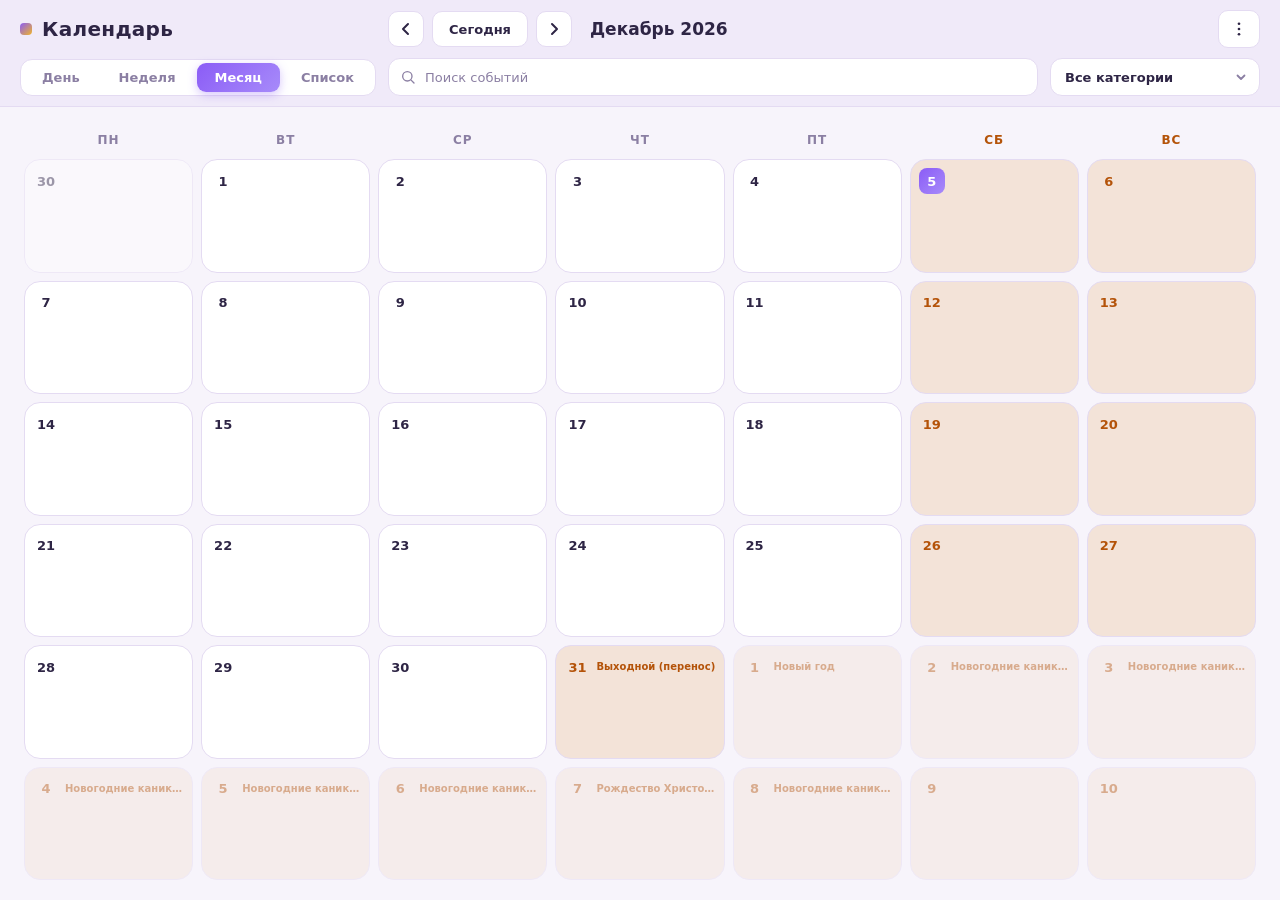
==== commit 6782bb62: "Add agenda view, undo delete, RU holidays, field-level Gist merge, tests; split ui.js - Agenda ("Спи" ====
--- a/index.html
+++ b/index.html
@@ -8,12 +8,12 @@
 <meta name="referrer" content="no-referrer">
 <title>Календарь</title>
 <link rel="icon" href="assets/favicon.svg" type="image/svg+xml">
-<link rel="stylesheet" href="css/themes.css?v=8">
-<link rel="stylesheet" href="css/base.css?v=8">
-<link rel="stylesheet" href="css/calendar.css?v=8">
-<link rel="stylesheet" href="css/modal.css?v=8">
-<link rel="stylesheet" href="css/select.css?v=8">
-<link rel="stylesheet" href="css/responsive.css?v=8">
+<link rel="stylesheet" href="css/themes.css?v=10">
+<link rel="stylesheet" href="css/base.css?v=10">
+<link rel="stylesheet" href="css/calendar.css?v=10">
+<link rel="stylesheet" href="css/modal.css?v=10">
+<link rel="stylesheet" href="css/select.css?v=10">
+<link rel="stylesheet" href="css/responsive.css?v=10">
 </head>
 <body>
 
@@ -32,6 +32,7 @@
     <button class="view-btn" data-view="day">День</button>
     <button class="view-btn" data-view="week">Неделя</button>
     <button class="view-btn active" data-view="month">Месяц</button>
+    <button class="view-btn" data-view="agenda">Список</button>
   </div>
 
   <div class="search-box" id="searchBox">
@@ -209,10 +210,6 @@
       <label for="gistToken">Personal Access Token</label>
       <input type="password" id="gistToken" placeholder="ghp_..." autocomplete="off">
     </div>
-    <p class="field-hint">
-      Токен хранится только в вашем браузере (localStorage). Создайте токен с правами <code>gist</code> на
-      <a href="https://github.com/settings/tokens" target="_blank" rel="noopener noreferrer">github.com/settings/tokens</a>.
-    </p>
     <div class="modal-actions">
       <button class="btn-ghost" id="gistCancel">Отмена</button>
       <button class="btn-primary" id="gistSave">Сохранить</button>
@@ -273,6 +270,15 @@
           <option value="40">Компактный</option>
           <option value="56">Обычный</option>
           <option value="80">Крупный</option>
+        </select>
+      </div>
+    </div>
+    <div class="field">
+      <label for="setHolidays">Праздники РФ</label>
+      <div class="select-wrapper">
+        <select id="setHolidays">
+          <option value="on">Показывать и подсвечивать</option>
+          <option value="off">Скрыть</option>
         </select>
       </div>
     </div>
@@ -297,20 +303,29 @@
 </div>
 
 <div class="toast" id="toast" role="status" aria-live="polite"></div>
+<div class="undo-bar" id="undoBar" role="status" aria-live="polite">
+  <span id="undoText"></span>
+  <button type="button" class="undo-btn" id="undoBtn">Отменить</button>
+</div>
 
 <!-- Порядок важен: скрипты классические (без ES-модулей), чтобы работать по file:// -->
-<script src="js/config.js?v=8"></script>
-<script src="js/utils.js?v=8"></script>
-<script src="js/recurrence.js?v=8"></script>
-<script src="js/settings.js?v=8"></script>
-<script src="js/attachments.js?v=8"></script>
-<script src="js/storage.js?v=8"></script>
-<script src="js/gist.js?v=8"></script>
-<script src="js/events.js?v=8"></script>
-<script src="js/render.js?v=8"></script>
-<script src="js/drag.js?v=8"></script>
-<script src="js/select.js?v=8"></script>
-<script src="js/ui.js?v=8"></script>
-<script src="js/main.js?v=8"></script>
+<script src="js/config.js?v=10"></script>
+<script src="js/utils.js?v=10"></script>
+<script src="js/recurrence.js?v=10"></script>
+<script src="js/settings.js?v=10"></script>
+<script src="js/holidays.js?v=10"></script>
+<script src="js/attachments.js?v=10"></script>
+<script src="js/storage.js?v=10"></script>
+<script src="js/gist.js?v=10"></script>
+<script src="js/events.js?v=10"></script>
+<script src="js/render.js?v=10"></script>
+<script src="js/drag.js?v=10"></script>
+<script src="js/select.js?v=10"></script>
+<script src="js/ui.js?v=10"></script>
+<script src="js/attachments-ui.js?v=10"></script>
+<script src="js/modal.js?v=10"></script>
+<script src="js/search.js?v=10"></script>
+<script src="js/settings-ui.js?v=10"></script>
+<script src="js/main.js?v=10"></script>
 </body>
 </html>
--- a/css/calendar.css
+++ b/css/calendar.css
@@ -432,3 +432,34 @@
   box-shadow: 0 0 0 2px var(--c-purple);
 }
 body.dragging, body.dragging * { user-select: none; -webkit-user-select: none; cursor: grabbing !important; }
+
+/* ============ ПРАЗДНИКИ РФ ============ */
+.day-head { display: flex; align-items: center; gap: 6px; min-width: 0; }
+.holiday-name {
+  min-width: 0;
+  font-size: 10px;
+  font-weight: 600;
+  line-height: 1.2;
+  color: var(--weekend-accent);
+  overflow: hidden;
+  text-overflow: ellipsis;
+  white-space: nowrap;
+}
+
+/* ============ СПИСОК (ПОВЕСТКА) ============ */
+.agenda { height: 100%; overflow-y: auto; display: flex; flex-direction: column; gap: 18px; }
+.agenda-bar { display: flex; }
+.agenda-day { display: flex; flex-direction: column; gap: 8px; }
+.agenda-date {
+  display: flex;
+  align-items: baseline;
+  flex-wrap: wrap;
+  gap: 4px 12px;
+  margin: 0;
+  font-size: 14px;
+  font-weight: 700;
+  color: var(--text);
+}
+.agenda-day.weekend .agenda-date { color: var(--weekend-accent); }
+.agenda-day.today .agenda-date { color: var(--c-purple); }
+.agenda-holiday { font-size: 12px; font-weight: 600; color: var(--weekend-accent); }
--- a/css/modal.css
+++ b/css/modal.css
@@ -55,6 +55,24 @@
   outline: none;
   transition: border-color 0.2s, box-shadow 0.2s;
 }
+/* Дата/время: iOS Safari игнорирует width и центрирует значение — выравниваем вручную */
+.field input[type="date"], .field input[type="time"], .field input[type="number"] {
+  -webkit-appearance: none;
+  appearance: none;
+  display: block;
+  min-width: 0;
+  max-width: 100%;
+  min-height: 40px;
+  text-align: left;
+  font-family: inherit;
+  font-variant-numeric: tabular-nums;
+}
+.field input[type="date"]::-webkit-date-and-time-value,
+.field input[type="time"]::-webkit-date-and-time-value { text-align: left; margin: 0; min-height: 1.2em; }
+.field input[type="date"]::-webkit-calendar-picker-indicator,
+.field input[type="time"]::-webkit-calendar-picker-indicator { cursor: pointer; opacity: 0.6; }
+.field input[type="date"]::-webkit-calendar-picker-indicator:hover,
+.field input[type="time"]::-webkit-calendar-picker-indicator:hover { opacity: 1; }
 .field select {
   appearance: none;
   -webkit-appearance: none;
@@ -235,3 +253,38 @@
 .scope-actions { display: flex; flex-direction: column; gap: 8px; }
 .scope-actions .btn-primary { flex: none; }
 .btn-primary.alt { background: linear-gradient(135deg, var(--c-amber), var(--c-pink)); }
+
+/* ============ ПЛАШКА «ОТМЕНИТЬ» ============ */
+.undo-bar {
+  position: fixed;
+  bottom: 80px;
+  left: 50%;
+  transform: translateX(-50%) translateY(120px);
+  max-width: 90vw;
+  display: flex;
+  align-items: center;
+  gap: 14px;
+  background: var(--surface);
+  color: var(--text);
+  border: 1px solid var(--border);
+  padding: 8px 8px 8px 18px;
+  border-radius: 12px;
+  font-size: 13px;
+  font-weight: 600;
+  z-index: 201;
+  opacity: 0;
+  visibility: hidden;
+  transition: all 0.35s var(--ease-spring);
+  box-shadow: 0 12px 32px var(--glow);
+}
+.undo-bar.show { opacity: 1; visibility: visible; transform: translateX(-50%) translateY(0); }
+.undo-btn {
+  border: none;
+  background: linear-gradient(135deg, var(--c-purple), var(--c-purple-soft));
+  color: #fff;
+  padding: 7px 14px;
+  border-radius: 9px;
+  font-size: 13px;
+  font-weight: 700;
+  cursor: pointer;
+}
--- a/css/responsive.css
+++ b/css/responsive.css
@@ -112,12 +112,21 @@
   .modal-details .modal-actions { padding-top: 10px; border-top: 1px solid var(--border); }
   .modal-details .modal-actions .btn-primary { flex: 2; }
 
-  .field-row { flex-wrap: wrap; gap: 0 10px; }
-  .field-row .field { flex: 1 1 40%; }
-  .field-row .field:first-child { flex-basis: 100%; }
+  /* Все поля формы одной высоты; 16px — iOS не зумит страницу при фокусе */
+  .field input, .field textarea, .field select { font-size: 16px; }
+  .field input:not([type="checkbox"]):not([type="file"]) { min-height: 46px; }
+  .field .cs-btn { min-height: 46px; font-size: 16px; }
+
+  /* Дата — на всю ширину, «Начало»/«Конец» — две равные колонки */
+  .field-row { display: grid; grid-template-columns: 1fr 1fr; gap: 0 10px; }
+  .field-row .field { min-width: 0; }
+  .field-row .field:first-child:nth-last-child(3) { grid-column: 1 / -1; }
   .cat-option { width: 44px; height: 44px; }
 
   .toast { bottom: calc(16px + env(safe-area-inset-bottom)); padding: 10px 18px; font-size: 12px; }
+  .undo-bar { bottom: calc(64px + env(safe-area-inset-bottom)); font-size: 12px; }
+  .holiday-name { display: none; } /* в узкой ячейке — только подсветка; название в панели дня и по долгому нажатию */
+  .view-btn { padding: 7px 6px; }
 }
 
 /* Узкие телефоны */
